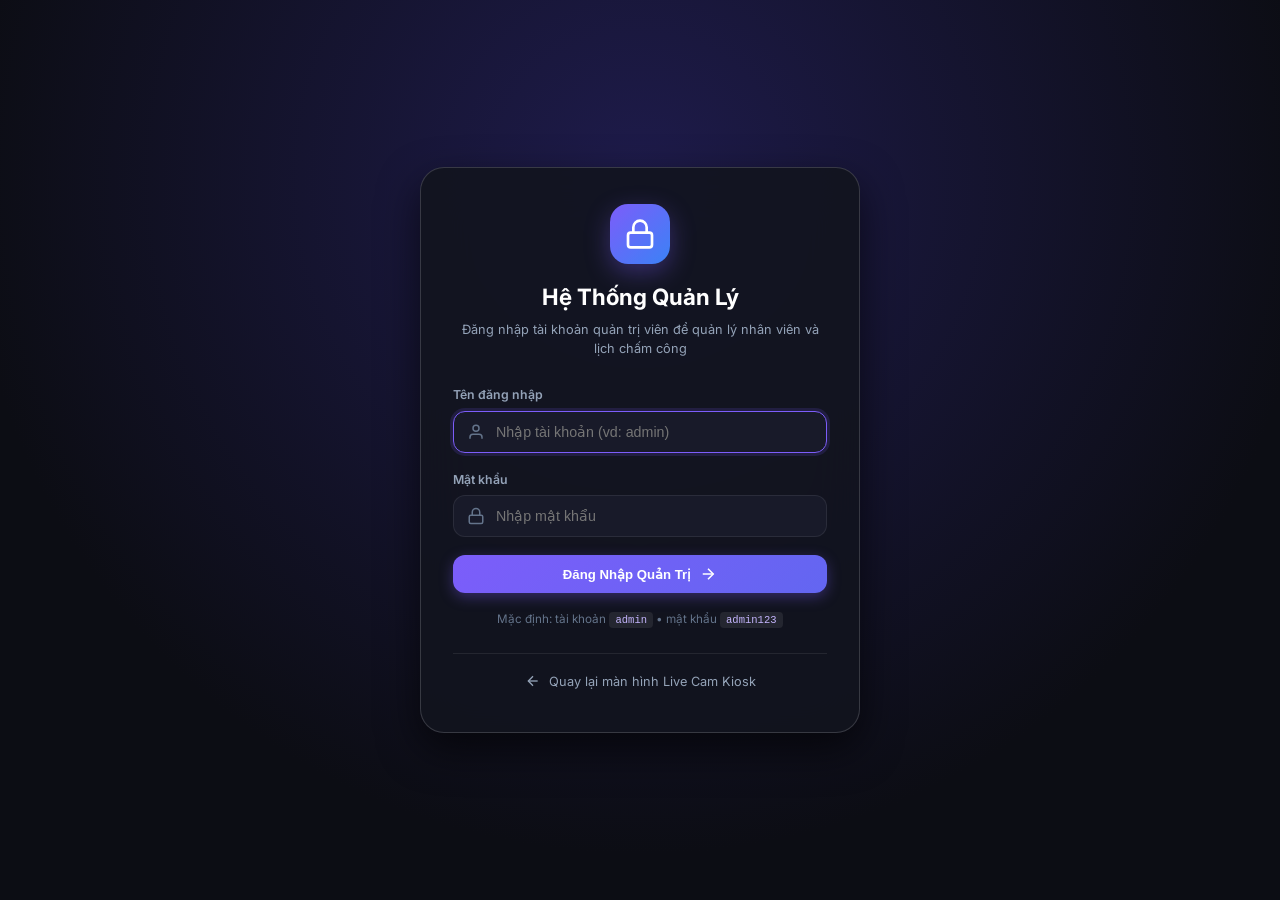
==== templates/admin_login.html @ 2e9cca48 "feat: initial commit - face recognition attendance system" ====
<!DOCTYPE html>
<html lang="vi">
<head>
  <meta charset="UTF-8" />
  <meta name="viewport" content="width=device-width, initial-scale=1.0" />
  <title>Đăng Nhập Quản Lý — FaceID</title>
  <link rel="preconnect" href="https://fonts.googleapis.com" />
  <link rel="preconnect" href="https://fonts.gstatic.com" crossorigin />
  <link href="https://fonts.googleapis.com/css2?family=Inter:wght@300;400;500;600;700;800&display=swap" rel="stylesheet" />
  <link rel="stylesheet" href="/static/css/style.css" />
</head>
<body class="login-body">

  <div class="login-wrapper">
    
    <div class="login-card">
      <div class="login-brand">
        <div class="login-icon">
          <svg width="32" height="32" viewBox="0 0 24 24" fill="none" stroke="currentColor" stroke-width="2">
            <rect x="3" y="11" width="18" height="11" rx="2" ry="2"/>
            <path d="M7 11V7a5 5 0 0 1 10 0v4"/>
          </svg>
        </div>
        <h2>Hệ Thống Quản Lý</h2>
        <p>Đăng nhập tài khoản quản trị viên để quản lý nhân viên và lịch chấm công</p>
      </div>

      <form id="admin-login-form" class="login-form">
        <div class="form-group">
          <label for="username">Tên đăng nhập</label>
          <div class="input-wrap">
            <svg width="18" height="18" viewBox="0 0 24 24" fill="none" stroke="currentColor" stroke-width="2">
              <path d="M20 21v-2a4 4 0 0 0-4-4H8a4 4 0 0 0-4 4v2"/><circle cx="12" cy="7" r="4"/>
            </svg>
            <input type="text" id="username" name="username" placeholder="Nhập tài khoản (vd: admin)" required autofocus />
          </div>
        </div>

        <div class="form-group">
          <label for="password">Mật khẩu</label>
          <div class="input-wrap">
            <svg width="18" height="18" viewBox="0 0 24 24" fill="none" stroke="currentColor" stroke-width="2">
              <rect x="3" y="11" width="18" height="11" rx="2" ry="2"/><path d="M7 11V7a5 5 0 0 1 10 0v4"/>
            </svg>
            <input type="password" id="password" name="password" placeholder="Nhập mật khẩu" required />
          </div>
        </div>

        <div id="login-error" class="login-alert hidden"></div>

        <button type="submit" class="btn-primary btn-block" id="btn-submit-login">
          <span>Đăng Nhập Quản Trị</span>
          <svg width="18" height="18" viewBox="0 0 24 24" fill="none" stroke="currentColor" stroke-width="2">
            <line x1="5" y1="12" x2="19" y2="12"/><polyline points="12 5 19 12 12 19"/>
          </svg>
        </button>

        <div class="login-meta-tip">
          <p>Mặc định: tài khoản <code>admin</code> • mật khẩu <code>admin123</code></p>
        </div>
      </form>

      <div class="login-footer">
        <a href="/" class="btn-back-kiosk">
          <svg width="16" height="16" viewBox="0 0 24 24" fill="none" stroke="currentColor" stroke-width="2">
            <line x1="19" y1="12" x2="5" y2="12"/><polyline points="12 19 5 12 12 5"/>
          </svg>
          Quay lại màn hình Live Cam Kiosk
        </a>
      </div>
    </div>

  </div>

  <script>
    const form = document.getElementById('admin-login-form');
    const alertBox = document.getElementById('login-error');
    const btn = document.getElementById('btn-submit-login');

    form.addEventListener('submit', async (e) => {
      e.preventDefault();
      alertBox.classList.add('hidden');
      btn.disabled = true;
      btn.innerHTML = '<span>Đang xác thực...</span>';

      const username = document.getElementById('username').value.trim();
      const password = document.getElementById('password').value;

      try {
        const res = await fetch('/api/admin/login', {
          method: 'POST',
          headers: { 'Content-Type': 'application/json' },
          body: JSON.stringify({ username, password })
        });
        const data = await res.json();

        if (res.ok) {
          window.location.href = data.redirect || '/admin';
        } else {
          alertBox.textContent = data.error || 'Đăng nhập không thành công.';
          alertBox.classList.remove('hidden');
          btn.disabled = false;
          btn.innerHTML = '<span>Đăng Nhập Quản Trị</span><svg width="18" height="18" viewBox="0 0 24 24" fill="none" stroke="currentColor" stroke-width="2"><line x1="5" y1="12" x2="19" y2="12"/><polyline points="12 5 19 12 12 19"/></svg>';
        }
      } catch (err) {
        alertBox.textContent = 'Lỗi kết nối tới máy chủ.';
        alertBox.classList.remove('hidden');
        btn.disabled = false;
        btn.innerHTML = '<span>Đăng Nhập Quản Trị</span>';
      }
    });
  </script>
</body>
</html>
---- static/css/style.css ----
/* ══════════════════════════════════════════════════════════════════
   FaceID Attendance System — Core Design System & Styling
   ══════════════════════════════════════════════════════════════════ */

*, *::before, *::after {
  box-sizing: border-box;
  margin: 0;
  padding: 0;
}

:root {
  --bg-base:        #0c0d14;
  --bg-surface:     #12141f;
  --bg-elevated:    #181a29;
  --bg-card:        #1d2033;
  --bg-card-hover:  #24283f;
  
  --border:         rgba(255, 255, 255, 0.08);
  --border-strong:  rgba(255, 255, 255, 0.16);
  --border-focus:   rgba(124, 93, 250, 0.6);

  --accent:         #7c5dfa;
  --accent-light:   #9b82fc;
  --accent-dim:     rgba(124, 93, 250, 0.15);
  --accent-glow:    rgba(124, 93, 250, 0.35);

  --success:        #10b981;
  --success-light:  #34d399;
  --success-dim:    rgba(16, 185, 129, 0.16);
  --danger:         #ef4444;
  --danger-dim:     rgba(239, 68, 68, 0.16);
  --warning:        #f59e0b;
  --warning-dim:    rgba(245, 158, 11, 0.16);
  --info:           #3b82f6;
  --info-dim:       rgba(59, 130, 246, 0.16);

  --text-primary:   #f8fafc;
  --text-secondary: #94a3b8;
  --text-muted:     #64748b;

  --radius-xs: 4px;
  --radius-sm: 8px;
  --radius-md: 12px;
  --radius-lg: 18px;
  --radius-xl: 24px;

  --font: 'Inter', -apple-system, BlinkMacSystemFont, 'Segoe UI', Roboto, sans-serif;
  --shadow-sm: 0 2px 8px rgba(0, 0, 0, 0.3);
  --shadow-md: 0 8px 24px rgba(0, 0, 0, 0.45);
  --shadow-lg: 0 16px 40px rgba(0, 0, 0, 0.6);
  --transition: all 0.2s cubic-bezier(0.4, 0, 0.2, 1);
}

html {
  scroll-behavior: smooth;
  font-size: 15px;
}

body {
  font-family: var(--font);
  background-color: var(--bg-base);
  color: var(--text-primary);
  min-height: 100vh;
  line-height: 1.5;
  -webkit-font-smoothing: antialiased;
}

/* ── Typography & Links ──────────────────────────────────────────── */
a {
  color: var(--accent-light);
  text-decoration: none;
  transition: var(--transition);
}
a:hover {
  color: #fff;
}

code {
  font-family: 'Consolas', 'Courier New', monospace;
  background: rgba(255, 255, 255, 0.08);
  padding: 2px 6px;
  border-radius: var(--radius-xs);
  font-size: 0.9em;
  color: #c4b5fd;
}

/* ── Top Header ─────────────────────────────────────────────────── */
.header {
  position: sticky;
  top: 0;
  z-index: 100;
  background: rgba(12, 13, 20, 0.85);
  backdrop-filter: blur(20px);
  border-bottom: 1px solid var(--border);
}

.header-inner {
  max-width: 1400px;
  margin: 0 auto;
  padding: 0 24px;
  height: 68px;
  display: flex;
  align-items: center;
  justify-content: space-between;
  gap: 16px;
}

.logo {
  display: flex;
  align-items: center;
  gap: 12px;
}

.logo-icon {
  width: 42px;
  height: 42px;
  border-radius: var(--radius-md);
  background: linear-gradient(135deg, var(--accent) 0%, #4f46e5 100%);
  display: flex;
  align-items: center;
  justify-content: center;
  color: #fff;
  box-shadow: 0 4px 14px var(--accent-glow);
}

.admin-badge-icon {
  background: linear-gradient(135deg, #4f46e5 0%, #06b6d4 100%);
}

.logo-title {
  display: block;
  font-weight: 700;
  font-size: 1.15rem;
  letter-spacing: -0.3px;
  color: #fff;
}

.logo-subtitle {
  display: block;
  font-size: 0.75rem;
  color: var(--text-muted);
  text-transform: uppercase;
  letter-spacing: 0.5px;
}

/* Clock */
.live-clock {
  display: flex;
  flex-direction: column;
  align-items: center;
  background: var(--bg-surface);
  border: 1px solid var(--border);
  padding: 4px 16px;
  border-radius: var(--radius-md);
}

#clock-time {
  font-size: 1.25rem;
  font-weight: 700;
  letter-spacing: 1px;
  color: #fff;
  font-variant-numeric: tabular-nums;
}

#clock-date {
  font-size: 0.72rem;
  color: var(--text-secondary);
}

.header-actions {
  display: flex;
  align-items: center;
  gap: 14px;
}

.status-pill {
  display: flex;
  align-items: center;
  gap: 8px;
  padding: 6px 14px;
  background: var(--bg-surface);
  border: 1px solid var(--border);
  border-radius: 999px;
  font-size: 0.8rem;
  color: var(--text-secondary);
}

.pulse-dot {
  width: 8px;
  height: 8px;
  border-radius: 50%;
  background: var(--success);
  box-shadow: 0 0 8px var(--success);
  animation: pulse 2s infinite;
}

@keyframes pulse {
  0% { transform: scale(0.95); box-shadow: 0 0 0 0 rgba(16, 185, 129, 0.7); }
  70% { transform: scale(1); box-shadow: 0 0 0 8px rgba(16, 185, 129, 0); }
  100% { transform: scale(0.95); box-shadow: 0 0 0 0 rgba(16, 185, 129, 0); }
}

.btn-admin-nav {
  display: flex;
  align-items: center;
  gap: 8px;
  padding: 8px 16px;
  background: var(--accent-dim);
  border: 1px solid rgba(124, 93, 250, 0.3);
  color: var(--accent-light);
  border-radius: var(--radius-md);
  font-weight: 600;
  font-size: 0.88rem;
  transition: var(--transition);
}
.btn-admin-nav:hover {
  background: var(--accent);
  color: #fff;
  box-shadow: 0 0 16px var(--accent-glow);
}

/* ══════════════════════════════════════════════════════════════════
   KIOSK PAGE LAYOUT
   ══════════════════════════════════════════════════════════════════ */
.kiosk-container {
  max-width: 1400px;
  margin: 0 auto;
  padding: 24px;
  display: grid;
  grid-template-columns: 1fr 420px;
  gap: 24px;
  align-items: start;
}

@media (max-width: 1024px) {
  .kiosk-container {
    grid-template-columns: 1fr;
  }
}

/* ── Camera Card ─────────────────────────────────────────────────── */
.camera-card {
  background: var(--bg-surface);
  border: 1px solid var(--border);
  border-radius: var(--radius-xl);
  overflow: hidden;
  box-shadow: var(--shadow-lg);
  display: flex;
  flex-direction: column;
}

.camera-card-header {
  padding: 16px 20px;
  display: flex;
  align-items: center;
  justify-content: space-between;
  border-bottom: 1px solid var(--border);
  background: var(--bg-elevated);
}

.cam-status-indicator {
  display: flex;
  align-items: center;
  gap: 10px;
  font-size: 0.88rem;
  font-weight: 500;
}

.cam-dot {
  width: 10px;
  height: 10px;
  border-radius: 50%;
  background: var(--text-muted);
}
.cam-dot.live {
  background: var(--success);
  box-shadow: 0 0 10px var(--success);
}
.cam-dot.warn {
  background: var(--warning);
}

.cam-controls {
  display: flex;
  gap: 8px;
}

/* Video Viewport */
.video-viewport {
  position: relative;
  width: 100%;
  aspect-ratio: 4 / 3;
  max-height: 600px;
  background: #000;
  display: flex;
  align-items: center;
  justify-content: center;
  overflow: hidden;
}

#kiosk-video {
  width: 100%;
  height: 100%;
  object-fit: cover;
  transform: scaleX(-1); /* Gương tự nhiên */
}

/* Futuristic Face Scanner HUD */
.face-scanner-hud {
  position: absolute;
  top: 50%;
  left: 50%;
  transform: translate(-50%, -50%);
  width: 270px;
  height: 330px;
  pointer-events: none;
  border: 1px dashed rgba(124, 93, 250, 0.4);
  border-radius: 20px;
}

.hud-corner {
  position: absolute;
  width: 24px;
  height: 24px;
  border-color: var(--accent-light);
  border-style: solid;
}
.hud-corner.top-left { top: -2px; left: -2px; border-width: 3px 0 0 3px; border-top-left-radius: 12px; }
.hud-corner.top-right { top: -2px; right: -2px; border-width: 3px 3px 0 0; border-top-right-radius: 12px; }
.hud-corner.bottom-left { bottom: -2px; left: -2px; border-width: 0 0 3px 3px; border-bottom-left-radius: 12px; }
.hud-corner.bottom-right { bottom: -2px; right: -2px; border-width: 0 3px 3px 0; border-bottom-right-radius: 12px; }

.hud-scanline {
  position: absolute;
  top: 0;
  left: 0;
  right: 0;
  height: 2px;
  background: linear-gradient(90deg, transparent, var(--accent-light), transparent);
  box-shadow: 0 0 8px var(--accent);
  animation: scanHUD 2.5s ease-in-out infinite alternate;
}

@keyframes scanHUD {
  0% { top: 4%; opacity: 0.3; }
  50% { opacity: 1; }
  100% { top: 96%; opacity: 0.3; }
}

.hud-guide-text {
  position: absolute;
  bottom: -32px;
  left: 50%;
  transform: translateX(-50%);
  white-space: nowrap;
  font-size: 0.78rem;
  color: rgba(255, 255, 255, 0.75);
  background: rgba(0, 0, 0, 0.6);
  padding: 4px 12px;
  border-radius: 999px;
  border: 1px solid var(--border);
}

/* Match Popup Overlay (>60% notification) */
.match-popup {
  position: absolute;
  bottom: 24px;
  left: 24px;
  right: 24px;
  background: rgba(18, 20, 31, 0.94);
  backdrop-filter: blur(16px);
  border: 1px solid var(--success);
  box-shadow: 0 10px 30px rgba(0, 0, 0, 0.7), 0 0 25px rgba(16, 185, 129, 0.25);
  border-radius: var(--radius-lg);
  padding: 18px 24px;
  animation: slideUp 0.3s cubic-bezier(0.16, 1, 0.3, 1);
  z-index: 10;
}

@keyframes slideUp {
  from { transform: translateY(30px); opacity: 0; }
  to { transform: translateY(0); opacity: 1; }
}

.popup-badge {
  display: inline-flex;
  align-items: center;
  gap: 6px;
  padding: 3px 10px;
  border-radius: 999px;
  font-size: 0.75rem;
  font-weight: 700;
  letter-spacing: 0.5px;
  margin-bottom: 12px;
}
.popup-badge.success {
  background: var(--success-dim);
  color: var(--success-light);
  border: 1px solid rgba(16, 185, 129, 0.3);
}

.popup-body {
  display: flex;
  align-items: center;
  gap: 18px;
}

.popup-avatar {
  width: 64px;
  height: 64px;
  border-radius: var(--radius-md);
  background: linear-gradient(135deg, var(--accent) 0%, #4338ca 100%);
  display: flex;
  align-items: center;
  justify-content: center;
  font-size: 1.4rem;
  font-weight: 700;
  color: #fff;
  border: 2px solid var(--success);
  flex-shrink: 0;
  overflow: hidden;
}
.popup-avatar img {
  width: 100%;
  height: 100%;
  object-fit: cover;
}

.popup-details {
  flex: 1;
}

.popup-name {
  font-size: 1.45rem;
  font-weight: 700;
  color: #fff;
  line-height: 1.2;
  margin-bottom: 4px;
}

.popup-code-row {
  display: flex;
  align-items: center;
  gap: 8px;
  margin-bottom: 4px;
}
.popup-code-row .label {
  font-size: 0.75rem;
  color: var(--text-muted);
  font-weight: 600;
}

.code-badge {
  display: inline-block;
  background: rgba(124, 93, 250, 0.2);
  color: #c4b5fd;
  border: 1px solid rgba(124, 93, 250, 0.4);
  padding: 2px 8px;
  border-radius: var(--radius-xs);
  font-size: 0.85rem;
  font-weight: 700;
  letter-spacing: 0.5px;
}

.popup-meta {
  font-size: 0.8rem;
  color: var(--text-secondary);
}

/* Similarity Bar in Popup */
.popup-sim-wrap {
  margin-top: 12px;
}

.sim-labels {
  display: flex;
  justify-content: space-between;
  font-size: 0.75rem;
  color: var(--text-secondary);
  margin-bottom: 4px;
}
.sim-val {
  font-weight: 700;
  color: var(--success-light);
}

.sim-progress {
  height: 6px;
  background: rgba(255, 255, 255, 0.1);
  border-radius: 999px;
  overflow: hidden;
}

.sim-bar {
  height: 100%;
  background: linear-gradient(90deg, #10b981 0%, #34d399 100%);
  border-radius: 999px;
  transition: width 0.3s ease;
}

.popup-footer {
  margin-top: 8px;
  font-size: 0.78rem;
  color: var(--success-light);
}

/* Mismatch badge */
.mismatch-badge {
  position: absolute;
  top: 20px;
  left: 50%;
  transform: translateX(-50%);
  background: rgba(239, 68, 68, 0.85);
  backdrop-filter: blur(8px);
  color: #fff;
  padding: 6px 16px;
  border-radius: 999px;
  font-size: 0.8rem;
  font-weight: 600;
  border: 1px solid rgba(255, 255, 255, 0.2);
  box-shadow: 0 4px 14px rgba(239, 68, 68, 0.4);
  animation: fadeIn 0.2s;
}

/* Spoof warning badge (Anti-Spoofing alert) */
.spoof-warning-badge {
  position: absolute;
  top: 20px;
  left: 50%;
  transform: translateX(-50%);
  background: rgba(220, 38, 38, 0.95);
  backdrop-filter: blur(12px);
  color: #fff;
  padding: 10px 22px;
  border-radius: 999px;
  font-size: 0.88rem;
  font-weight: 700;
  border: 1px solid rgba(255, 255, 255, 0.3);
  box-shadow: 0 8px 24px rgba(220, 38, 38, 0.6);
  display: flex;
  align-items: center;
  gap: 10px;
  z-index: 20;
  animation: pulseDanger 1.2s infinite;
}

@keyframes pulseDanger {
  0% { transform: translateX(-50%) scale(0.98); }
  50% { transform: translateX(-50%) scale(1.02); }
  100% { transform: translateX(-50%) scale(0.98); }
}

@keyframes fadeIn {
  from { opacity: 0; }
  to { opacity: 1; }
}


.camera-card-footer {
  padding: 14px 20px;
  background: var(--bg-elevated);
  border-top: 1px solid var(--border);
}

.footer-tip {
  display: flex;
  align-items: center;
  gap: 8px;
  font-size: 0.8rem;
  color: var(--text-secondary);
}

/* ── Feed Column ─────────────────────────────────────────────────── */
.feed-column {
  display: flex;
  flex-direction: column;
  gap: 20px;
}

.card {
  background: var(--bg-surface);
  border: 1px solid var(--border);
  border-radius: var(--radius-lg);
  padding: 20px;
  box-shadow: var(--shadow-sm);
}

.card-header {
  display: flex;
  align-items: center;
  justify-content: space-between;
  margin-bottom: 16px;
}

.card-header h3 {
  font-size: 1rem;
  font-weight: 600;
  display: flex;
  align-items: center;
  gap: 8px;
  color: #fff;
}

/* Latest User Card */
.latest-user-card {
  border-left: 4px solid var(--accent);
}

.latest-placeholder {
  text-align: center;
  padding: 24px 12px;
  color: var(--text-muted);
}
.ph-circle {
  width: 56px;
  height: 56px;
  border-radius: 50%;
  background: var(--bg-elevated);
  display: flex;
  align-items: center;
  justify-content: center;
  margin: 0 auto 12px;
  color: var(--text-muted);
}

.latest-head {
  display: flex;
  align-items: center;
  gap: 16px;
  margin-bottom: 16px;
}

.latest-avatar {
  width: 56px;
  height: 56px;
  border-radius: var(--radius-md);
  background: var(--accent);
  display: flex;
  align-items: center;
  justify-content: center;
  font-size: 1.25rem;
  font-weight: 700;
  color: #fff;
  flex-shrink: 0;
  overflow: hidden;
}
.latest-avatar img {
  width: 100%;
  height: 100%;
  object-fit: cover;
}

.latest-name {
  font-size: 1.15rem;
  font-weight: 700;
  color: #fff;
}
.latest-code {
  font-size: 0.85rem;
  color: #c4b5fd;
  font-weight: 600;
}
.latest-role {
  font-size: 0.78rem;
  color: var(--text-secondary);
}

.metric-grid {
  display: grid;
  grid-template-columns: repeat(3, 1fr);
  gap: 10px;
  background: var(--bg-elevated);
  padding: 12px;
  border-radius: var(--radius-md);
  border: 1px solid var(--border);
}

.metric-box {
  display: flex;
  flex-direction: column;
}
.m-label {
  font-size: 0.7rem;
  color: var(--text-muted);
  text-transform: uppercase;
}
.m-val {
  font-size: 0.95rem;
  font-weight: 700;
  color: #fff;
}
.m-val.highlight {
  color: var(--success-light);
}
.text-success {
  color: var(--success-light) !important;
}

/* Recent Feed List */
.feed-card {
  flex: 1;
}

.feed-list {
  display: flex;
  flex-direction: column;
  gap: 10px;
  max-height: 480px;
  overflow-y: auto;
  padding-right: 4px;
}

.feed-item {
  display: flex;
  align-items: center;
  gap: 12px;
  padding: 10px 12px;
  background: var(--bg-elevated);
  border: 1px solid var(--border);
  border-radius: var(--radius-md);
  transition: var(--transition);
}
.feed-item:hover {
  background: var(--bg-card-hover);
  border-color: var(--border-strong);
}

.feed-avatar {
  width: 38px;
  height: 38px;
  border-radius: var(--radius-sm);
  background: #334155;
  display: flex;
  align-items: center;
  justify-content: center;
  font-weight: 700;
  font-size: 0.9rem;
  color: #fff;
  flex-shrink: 0;
  overflow: hidden;
}
.feed-avatar img {
  width: 100%;
  height: 100%;
  object-fit: cover;
}

.feed-info {
  flex: 1;
  min-width: 0;
}
.feed-name {
  font-size: 0.88rem;
  font-weight: 600;
  color: #fff;
  white-space: nowrap;
  overflow: hidden;
  text-overflow: ellipsis;
}
.feed-meta {
  font-size: 0.75rem;
  color: var(--text-secondary);
}

.feed-time-col {
  text-align: right;
  flex-shrink: 0;
}
.feed-time {
  font-size: 0.85rem;
  font-weight: 600;
  color: #fff;
  font-variant-numeric: tabular-nums;
}
.feed-sim {
  font-size: 0.72rem;
  color: var(--success-light);
}

.feed-empty {
  text-align: center;
  padding: 30px;
  color: var(--text-muted);
  font-size: 0.88rem;
}

/* ══════════════════════════════════════════════════════════════════
   ADMIN LOGIN PAGE
   ══════════════════════════════════════════════════════════════════ */
.login-body {
  background: radial-gradient(circle at 50% 20%, #1e1b4b 0%, #0c0d14 70%);
  display: flex;
  align-items: center;
  justify-content: center;
  min-height: 100vh;
  padding: 24px;
}

.login-wrapper {
  width: 100%;
  max-width: 440px;
}

.login-card {
  background: rgba(18, 20, 31, 0.9);
  backdrop-filter: blur(24px);
  border: 1px solid var(--border-strong);
  border-radius: var(--radius-xl);
  padding: 36px 32px;
  box-shadow: var(--shadow-lg);
}

.login-brand {
  text-align: center;
  margin-bottom: 28px;
}

.login-icon {
  width: 60px;
  height: 60px;
  border-radius: var(--radius-lg);
  background: linear-gradient(135deg, var(--accent) 0%, #3b82f6 100%);
  display: flex;
  align-items: center;
  justify-content: center;
  color: #fff;
  margin: 0 auto 16px;
  box-shadow: 0 8px 24px var(--accent-glow);
}

.login-brand h2 {
  font-size: 1.5rem;
  font-weight: 700;
  color: #fff;
  margin-bottom: 6px;
}

.login-brand p {
  font-size: 0.85rem;
  color: var(--text-secondary);
}

.login-form .form-group {
  margin-bottom: 18px;
}

.login-form label {
  display: block;
  font-size: 0.82rem;
  font-weight: 600;
  margin-bottom: 6px;
  color: var(--text-secondary);
}

.input-wrap {
  position: relative;
  display: flex;
  align-items: center;
}

.input-wrap svg {
  position: absolute;
  left: 14px;
  color: var(--text-muted);
  pointer-events: none;
}

.input-wrap input {
  width: 100%;
  background: var(--bg-elevated);
  border: 1px solid var(--border);
  border-radius: var(--radius-md);
  padding: 12px 14px 12px 42px;
  color: #fff;
  font-size: 0.95rem;
  transition: var(--transition);
}
.input-wrap input:focus {
  outline: none;
  border-color: var(--accent);
  box-shadow: 0 0 0 3px var(--accent-dim);
}

.login-alert {
  background: var(--danger-dim);
  border: 1px solid rgba(239, 68, 68, 0.4);
  color: #fca5a5;
  padding: 10px 14px;
  border-radius: var(--radius-md);
  font-size: 0.85rem;
  margin-bottom: 16px;
}

.login-meta-tip {
  margin-top: 18px;
  text-align: center;
  font-size: 0.78rem;
  color: var(--text-muted);
}

.login-footer {
  margin-top: 24px;
  text-align: center;
  border-top: 1px solid var(--border);
  padding-top: 18px;
}

.btn-back-kiosk {
  display: inline-flex;
  align-items: center;
  gap: 8px;
  font-size: 0.85rem;
  color: var(--text-secondary);
}
.btn-back-kiosk:hover {
  color: #fff;
}

/* ══════════════════════════════════════════════════════════════════
   ADMIN DASHBOARD
   ══════════════════════════════════════════════════════════════════ */
.admin-body {
  background: var(--bg-base);
}

.admin-header .admin-user-nav {
  display: flex;
  align-items: center;
  gap: 12px;
}

.admin-user-tag {
  display: flex;
  align-items: center;
  gap: 6px;
  font-size: 0.85rem;
  color: var(--text-secondary);
  background: var(--bg-surface);
  border: 1px solid var(--border);
  padding: 6px 12px;
  border-radius: var(--radius-md);
}

.btn-logout {
  display: flex;
  align-items: center;
  gap: 6px;
  padding: 6px 12px;
  background: var(--danger-dim);
  color: #f87171;
  border: 1px solid rgba(239, 68, 68, 0.3);
  border-radius: var(--radius-md);
  font-size: 0.85rem;
  font-weight: 600;
  transition: var(--transition);
}
.btn-logout:hover {
  background: var(--danger);
  color: #fff;
}

.admin-container {
  max-width: 1400px;
  margin: 0 auto;
  padding: 24px;
}

/* Admin Tab Buttons */
.admin-tabs {
  display: flex;
  gap: 8px;
  border-bottom: 1px solid var(--border);
  margin-bottom: 24px;
  overflow-x: auto;
}

.tab-btn {
  display: flex;
  align-items: center;
  gap: 8px;
  padding: 12px 20px;
  background: transparent;
  border: none;
  border-bottom: 2px solid transparent;
  color: var(--text-secondary);
  font-size: 0.95rem;
  font-weight: 600;
  cursor: pointer;
  transition: var(--transition);
  white-space: nowrap;
}
.tab-btn:hover {
  color: #fff;
}
.tab-btn.active {
  color: var(--accent-light);
  border-bottom-color: var(--accent);
}

.tab-pane {
  display: none;
}
.tab-pane.active {
  display: block;
}

/* Toolbar */
.section-toolbar {
  display: flex;
  align-items: center;
  justify-content: space-between;
  gap: 16px;
  margin-bottom: 20px;
  flex-wrap: wrap;
}

.search-box {
  position: relative;
  display: flex;
  align-items: center;
  min-width: 320px;
}
.search-box svg {
  position: absolute;
  left: 12px;
  color: var(--text-muted);
}
.search-box input {
  width: 100%;
  background: var(--bg-surface);
  border: 1px solid var(--border);
  border-radius: var(--radius-md);
  padding: 10px 14px 10px 38px;
  color: #fff;
  font-size: 0.88rem;
}
.search-box input:focus {
  outline: none;
  border-color: var(--accent);
}

/* Tables */
.data-table-card {
  padding: 0;
  overflow: hidden;
}

.table-responsive {
  width: 100%;
  overflow-x: auto;
}

.data-table {
  width: 100%;
  border-collapse: collapse;
  text-align: left;
  font-size: 0.88rem;
}

.data-table th {
  background: var(--bg-elevated);
  color: var(--text-secondary);
  font-weight: 600;
  font-size: 0.78rem;
  text-transform: uppercase;
  letter-spacing: 0.5px;
  padding: 14px 16px;
  border-bottom: 1px solid var(--border);
  white-space: nowrap;
}

.data-table td {
  padding: 12px 16px;
  border-bottom: 1px solid var(--border);
  color: var(--text-primary);
  vertical-align: middle;
}

.data-table tr:hover td {
  background: rgba(255, 255, 255, 0.02);
}

.td-empty {
  text-align: center;
  padding: 40px !important;
  color: var(--text-muted);
}

/* Badges & Tags */
.table-avatar {
  width: 40px;
  height: 40px;
  border-radius: var(--radius-sm);
  background: var(--bg-card);
  display: flex;
  align-items: center;
  justify-content: center;
  font-weight: 700;
  color: #fff;
  overflow: hidden;
}
.table-avatar img {
  width: 100%;
  height: 100%;
  object-fit: cover;
}

.tag-status {
  display: inline-block;
  padding: 3px 8px;
  border-radius: var(--radius-xs);
  font-size: 0.75rem;
  font-weight: 600;
}
.tag-status.valid {
  background: var(--success-dim);
  color: var(--success-light);
  border: 1px solid rgba(16, 185, 129, 0.3);
}
.tag-status.warning {
  background: var(--warning-dim);
  color: var(--warning);
  border: 1px solid rgba(245, 158, 11, 0.3);
}
.tag-status.danger {
  background: var(--danger-dim);
  color: #f87171;
  border: 1px solid rgba(239, 68, 68, 0.3);
}

.action-buttons {
  display: flex;
  gap: 6px;
  justify-content: center;
}

/* ── Filter Card (Attendance) ────────────────────────────────────── */
.attendance-filter-card {
  margin-bottom: 20px;
}

.filter-header {
  display: flex;
  align-items: center;
  justify-content: space-between;
  margin-bottom: 18px;
  flex-wrap: wrap;
  gap: 12px;
}

.print-actions {
  display: flex;
  gap: 10px;
}

.btn-action-print {
  display: flex;
  align-items: center;
  gap: 6px;
  padding: 8px 14px;
  background: var(--bg-elevated);
  border: 1px solid var(--border-strong);
  color: #fff;
  border-radius: var(--radius-md);
  font-weight: 600;
  font-size: 0.85rem;
  cursor: pointer;
  transition: var(--transition);
}
.btn-action-print:hover {
  background: #fff;
  color: #000;
}

.btn-action-export {
  display: flex;
  align-items: center;
  gap: 6px;
  padding: 8px 14px;
  background: rgba(16, 185, 129, 0.15);
  border: 1px solid rgba(16, 185, 129, 0.3);
  color: var(--success-light);
  border-radius: var(--radius-md);
  font-weight: 600;
  font-size: 0.85rem;
  cursor: pointer;
  transition: var(--transition);
}
.btn-action-export:hover {
  background: var(--success);
  color: #fff;
}

.btn-action-add {
  display: flex;
  align-items: center;
  gap: 6px;
  padding: 8px 14px;
  background: var(--accent-dim);
  border: 1px solid rgba(124, 93, 250, 0.4);
  color: var(--accent-light);
  border-radius: var(--radius-md);
  font-weight: 600;
  font-size: 0.85rem;
  cursor: pointer;
  transition: var(--transition);
}
.btn-action-add:hover {
  background: var(--accent);
  color: #fff;
}

.filter-controls-row {
  display: flex;
  flex-wrap: wrap;
  gap: 16px;
  align-items: flex-end;
}

.filter-group {
  display: flex;
  flex-direction: column;
  gap: 6px;
}

.filter-group label {
  font-size: 0.78rem;
  color: var(--text-secondary);
  font-weight: 600;
}

.filter-mode-buttons {
  display: flex;
  background: var(--bg-elevated);
  padding: 3px;
  border-radius: var(--radius-md);
  border: 1px solid var(--border);
}

.filter-mode-btn {
  background: transparent;
  border: none;
  padding: 6px 14px;
  color: var(--text-secondary);
  border-radius: var(--radius-sm);
  font-size: 0.82rem;
  font-weight: 600;
  cursor: pointer;
  transition: var(--transition);
}
.filter-mode-btn.active {
  background: var(--accent);
  color: #fff;
}

.form-control {
  background: var(--bg-elevated);
  border: 1px solid var(--border);
  color: #fff;
  padding: 8px 12px;
  border-radius: var(--radius-md);
  font-size: 0.88rem;
}
.form-control:focus {
  outline: none;
  border-color: var(--accent);
}

.range-inputs {
  display: flex;
  align-items: center;
  gap: 8px;
}

/* Overview Stats Grid */
.stat-grid {
  display: grid;
  grid-template-columns: repeat(auto-fit, minmax(240px, 1fr));
  gap: 20px;
}

.stat-card {
  background: var(--bg-surface);
  border: 1px solid var(--border);
  border-radius: var(--radius-lg);
  padding: 24px;
  display: flex;
  align-items: center;
  gap: 18px;
}

.stat-icon-wrap {
  width: 52px;
  height: 52px;
  border-radius: var(--radius-md);
  display: flex;
  align-items: center;
  justify-content: center;
  color: #fff;
}
.bg-purple { background: linear-gradient(135deg, #7c5dfa, #4f46e5); }
.bg-green  { background: linear-gradient(135deg, #10b981, #059669); }
.bg-blue   { background: linear-gradient(135deg, #3b82f6, #0284c7); }
.bg-amber  { background: linear-gradient(135deg, #f59e0b, #d97706); }

.stat-label {
  font-size: 0.8rem;
  color: var(--text-secondary);
  margin-bottom: 4px;
}

.stat-value {
  font-size: 1.8rem;
  font-weight: 700;
  color: #fff;
  line-height: 1;
}
.stat-value.small {
  font-size: 1rem;
}

/* ══════════════════════════════════════════════════════════════════
   MODALS
   ══════════════════════════════════════════════════════════════════ */
.modal-overlay {
  position: fixed;
  inset: 0;
  background: rgba(0, 0, 0, 0.75);
  backdrop-filter: blur(8px);
  display: flex;
  align-items: center;
  justify-content: center;
  z-index: 999;
  padding: 20px;
}

.modal-card {
  background: var(--bg-surface);
  border: 1px solid var(--border-strong);
  border-radius: var(--radius-xl);
  width: 100%;
  max-width: 600px;
  max-height: 90vh;
  overflow-y: auto;
  box-shadow: var(--shadow-lg);
  animation: modalIn 0.25s cubic-bezier(0.16, 1, 0.3, 1);
}

.modal-card.modal-sm {
  max-width: 480px;
}

@keyframes modalIn {
  from { transform: scale(0.95); opacity: 0; }
  to { transform: scale(1); opacity: 1; }
}

.modal-header {
  padding: 20px 24px;
  border-bottom: 1px solid var(--border);
  display: flex;
  align-items: center;
  justify-content: space-between;
}

.modal-header h3 {
  font-size: 1.2rem;
  font-weight: 700;
  color: #fff;
}

.modal-close {
  background: transparent;
  border: none;
  font-size: 1.5rem;
  color: var(--text-muted);
  cursor: pointer;
  line-height: 1;
}
.modal-close:hover {
  color: #fff;
}

.modal-body {
  padding: 24px;
}

.form-row {
  display: flex;
  gap: 16px;
  margin-bottom: 16px;
}

.col-half {
  flex: 1;
}

.form-group {
  margin-bottom: 16px;
}
.form-group label {
  display: block;
  font-size: 0.82rem;
  font-weight: 600;
  color: var(--text-secondary);
  margin-bottom: 6px;
}
.required {
  color: #f87171;
}

/* Face Capture Box inside Modal */
.face-capture-box {
  background: var(--bg-elevated);
  border: 1px solid var(--border);
  border-radius: var(--radius-md);
  padding: 16px;
}

.capture-tabs {
  display: flex;
  gap: 8px;
  margin-bottom: 14px;
}

.btn-cap-tab {
  background: transparent;
  border: 1px solid var(--border);
  padding: 6px 14px;
  color: var(--text-secondary);
  border-radius: var(--radius-sm);
  font-size: 0.82rem;
  cursor: pointer;
}
.btn-cap-tab.active {
  background: var(--accent);
  border-color: var(--accent);
  color: #fff;
}

.mini-drop {
  border: 2px dashed var(--border-strong);
  border-radius: var(--radius-md);
  padding: 24px;
  text-align: center;
  cursor: pointer;
  transition: var(--transition);
}
.mini-drop:hover {
  border-color: var(--accent);
  background: rgba(124, 93, 250, 0.05);
}
.mini-drop p {
  font-size: 0.85rem;
  color: var(--text-secondary);
  margin-top: 8px;
}

.modal-cam-view {
  width: 100%;
  aspect-ratio: 4 / 3;
  background: #000;
  border-radius: var(--radius-md);
  overflow: hidden;
  margin-bottom: 10px;
}
#modal-cam-video {
  width: 100%;
  height: 100%;
  object-fit: cover;
  transform: scaleX(-1);
}

.modal-cam-actions {
  display: flex;
  justify-content: center;
  gap: 10px;
}

.photo-preview-wrap {
  margin-top: 12px;
  display: flex;
  align-items: center;
  gap: 12px;
  padding: 8px 12px;
  background: var(--bg-card);
  border-radius: var(--radius-md);
  border: 1px solid var(--border);
}
.photo-preview-wrap img {
  width: 50px;
  height: 50px;
  border-radius: var(--radius-sm);
  object-fit: cover;
}
.preview-name {
  font-size: 0.82rem;
  color: #fff;
  font-weight: 500;
  display: block;
}

.modal-footer {
  display: flex;
  justify-content: flex-end;
  gap: 12px;
  margin-top: 24px;
  padding-top: 16px;
  border-top: 1px solid var(--border);
}

/* ── Generic Buttons ─────────────────────────────────────────────── */
.btn-primary {
  background: linear-gradient(135deg, var(--accent) 0%, #6366f1 100%);
  color: #fff;
  border: none;
  padding: 10px 20px;
  border-radius: var(--radius-md);
  font-weight: 600;
  font-size: 0.88rem;
  cursor: pointer;
  display: inline-flex;
  align-items: center;
  justify-content: center;
  gap: 8px;
  box-shadow: 0 4px 14px var(--accent-glow);
  transition: var(--transition);
}
.btn-primary:hover {
  filter: brightness(1.1);
  transform: translateY(-1px);
}
.btn-primary:disabled {
  opacity: 0.6;
  cursor: not-allowed;
  transform: none;
}

.btn-primary-sm {
  background: var(--accent);
  color: #fff;
  border: none;
  padding: 6px 14px;
  border-radius: var(--radius-sm);
  font-size: 0.82rem;
  font-weight: 600;
  cursor: pointer;
}

.btn-ghost {
  background: transparent;
  border: 1px solid var(--border);
  color: var(--text-secondary);
  padding: 10px 18px;
  border-radius: var(--radius-md);
  font-weight: 600;
  font-size: 0.88rem;
  cursor: pointer;
  transition: var(--transition);
}
.btn-ghost:hover {
  border-color: var(--border-strong);
  color: #fff;
}

.btn-ghost-sm {
  display: inline-flex;
  align-items: center;
  gap: 6px;
  background: transparent;
  border: 1px solid var(--border);
  color: var(--text-secondary);
  padding: 6px 12px;
  border-radius: var(--radius-md);
  font-size: 0.82rem;
  font-weight: 600;
  cursor: pointer;
}
.btn-ghost-sm:hover {
  color: #fff;
  border-color: var(--border-strong);
}

.btn-block {
  width: 100%;
}

.btn-icon {
  background: var(--bg-card);
  border: 1px solid var(--border);
  color: var(--text-secondary);
  width: 36px;
  height: 36px;
  border-radius: var(--radius-sm);
  display: flex;
  align-items: center;
  justify-content: center;
  cursor: pointer;
  transition: var(--transition);
}
.btn-icon:hover {
  background: var(--bg-card-hover);
  color: #fff;
}

.btn-text-sm {
  background: transparent;
  border: none;
  color: var(--accent-light);
  font-size: 0.78rem;
  font-weight: 600;
  cursor: pointer;
}
.btn-text-sm:hover {
  text-decoration: underline;
}

.btn-sm-edit {
  padding: 4px 10px;
  background: var(--info-dim);
  border: 1px solid rgba(59, 130, 246, 0.3);
  color: #93c5fd;
  border-radius: var(--radius-xs);
  font-size: 0.78rem;
  font-weight: 600;
  cursor: pointer;
}
.btn-sm-edit:hover {
  background: var(--info);
  color: #fff;
}

.btn-sm-delete {
  padding: 4px 10px;
  background: var(--danger-dim);
  border: 1px solid rgba(239, 68, 68, 0.3);
  color: #fca5a5;
  border-radius: var(--radius-xs);
  font-size: 0.78rem;
  font-weight: 600;
  cursor: pointer;
}
.btn-sm-delete:hover {
  background: var(--danger);
  color: #fff;
}

.btn-text-danger {
  background: transparent;
  border: none;
  color: #f87171;
  font-size: 0.78rem;
  cursor: pointer;
}

/* Toast */
.toast {
  position: fixed;
  bottom: 24px;
  right: 24px;
  padding: 12px 20px;
  background: var(--bg-card);
  border: 1px solid var(--border-strong);
  border-radius: var(--radius-md);
  box-shadow: var(--shadow-lg);
  font-size: 0.88rem;
  z-index: 1000;
  animation: slideInRight 0.3s ease;
}
@keyframes slideInRight {
  from { transform: translateX(40px); opacity: 0; }
  to { transform: translateX(0); opacity: 1; }
}
.toast.success { border-left: 4px solid var(--success); }
.toast.error   { border-left: 4px solid var(--danger); }
.toast.info    { border-left: 4px solid var(--accent); }

.hidden {
  display: none !important;
}

/* ══════════════════════════════════════════════════════════════════
   PRINT STYLING (@media print)
   Chuẩn hóa văn bản in bảng chấm công ra giấy A4 / xuất PDF
   ══════════════════════════════════════════════════════════════════ */
.print-header-block,
.print-signatures-block {
  display: none;
}

@media print {
  @page {
    size: A4 portrait;
    margin: 1.5cm;
  }

  body, html {
    background: #fff !important;
    color: #000 !important;
    font-size: 11pt !important;
    font-family: 'Times New Roman', Times, serif !important;
  }

  /* Ẩn các thành phần web */
  .admin-header,
  .admin-tabs,
  .attendance-filter-card,
  .section-toolbar,
  .stat-grid,
  .modal-overlay,
  .toast,
  .no-print,
  #tab-employees,
  #tab-overview,
  .header,
  .btn-action-print,
  .btn-action-export,
  .btn-action-add {
    display: none !important;
  }

  .admin-container,
  .tab-pane.active,
  #tab-attendance,
  .printable-report {
    display: block !important;
    width: 100% !important;
    margin: 0 !important;
    padding: 0 !important;
  }

  /* Khối tiêu đề văn bản in */
  .print-header-block {
    display: block !important;
    margin-bottom: 24px;
    border-bottom: 2px solid #000;
    padding-bottom: 12px;
  }

  .print-top-meta {
    display: flex;
    justify-content: space-between;
    font-size: 10pt;
    margin-bottom: 16px;
  }
  .print-top-meta h3 {
    font-size: 12pt;
    font-weight: bold;
    text-transform: uppercase;
  }

  .print-doc-title {
    text-align: center;
    font-size: 16pt;
    font-weight: bold;
    text-transform: uppercase;
    margin: 10px 0 6px;
  }

  .print-filter-summary {
    text-align: center;
    font-style: italic;
    font-size: 11pt;
  }

  /* Bảng in rõ nét viền đen */
  .data-table-card.print-card {
    background: transparent !important;
    border: none !important;
    box-shadow: none !important;
  }

  .data-table {
    width: 100% !important;
    border-collapse: collapse !important;
    border: 1px solid #000 !important;
  }

  .data-table th,
  .data-table td {
    border: 1px solid #000 !important;
    padding: 6px 8px !important;
    color: #000 !important;
    background: transparent !important;
    font-size: 10pt !important;
  }

  .data-table th {
    font-weight: bold !important;
    text-align: center !important;
    background: #f0f0f0 !important;
  }

  .code-badge {
    background: transparent !important;
    border: none !important;
    color: #000 !important;
    font-weight: bold !important;
    padding: 0 !important;
  }

  .tag-status {
    background: transparent !important;
    border: none !important;
    color: #000 !important;
    padding: 0 !important;
  }

  /* Khối chữ ký */
  .print-signatures-block {
    display: flex !important;
    justify-content: space-between;
    margin-top: 40px;
    page-break-inside: avoid;
  }

  .sig-col {
    text-align: center;
    width: 30%;
  }

  .sig-title {
    font-weight: bold;
    font-size: 11pt;
    margin-bottom: 4px;
  }

  .sig-sub {
    font-style: italic;
    font-size: 9pt;
    margin-bottom: 70px; /* Chừa chỗ ký tên */
  }
}
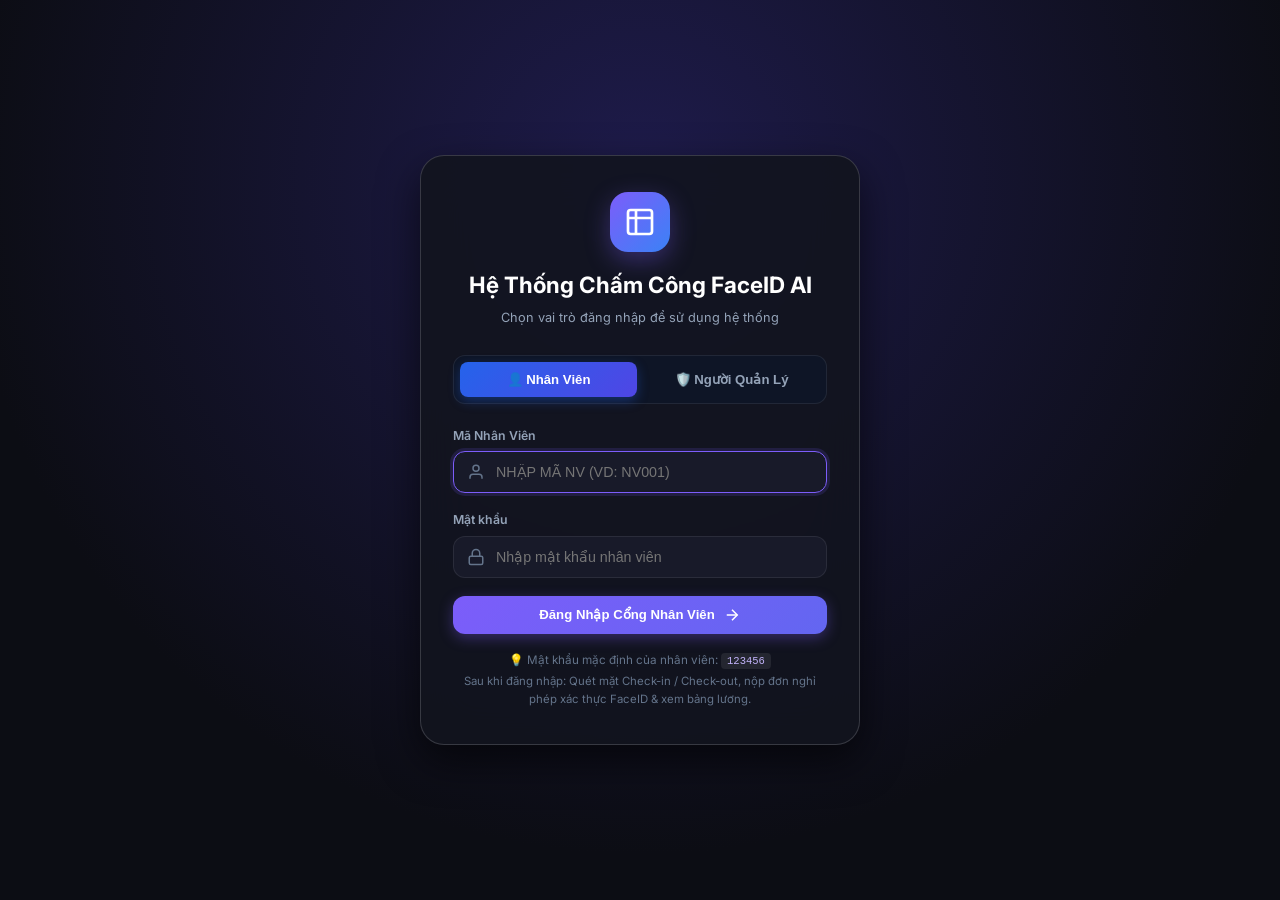
==== commit 0e2caf3c: "Update progress phase 2" ====
--- a/templates/admin_login.html
+++ b/templates/admin_login.html
@@ -3,85 +3,227 @@
 <head>
   <meta charset="UTF-8" />
   <meta name="viewport" content="width=device-width, initial-scale=1.0" />
-  <title>Đăng Nhập Quản Lý — FaceID</title>
+  <title>Đăng Nhập Hệ Thống Chấm Công & Quản Trị — FaceID AI</title>
   <link rel="preconnect" href="https://fonts.googleapis.com" />
   <link rel="preconnect" href="https://fonts.gstatic.com" crossorigin />
   <link href="https://fonts.googleapis.com/css2?family=Inter:wght@300;400;500;600;700;800&display=swap" rel="stylesheet" />
-  <link rel="stylesheet" href="/static/css/style.css" />
+  <link rel="stylesheet" href="/static/css/style.css?v=2.5" />
+  <style>
+    .role-tabs {
+      display: grid;
+      grid-template-columns: 1fr 1fr;
+      gap: 6px;
+      background: rgba(15, 23, 42, 0.7);
+      padding: 6px;
+      border-radius: 12px;
+      border: 1px solid var(--border);
+      margin-bottom: 1.5rem;
+    }
+    .role-tab-btn {
+      padding: 10px 12px;
+      border-radius: 8px;
+      border: none;
+      background: transparent;
+      color: var(--text-secondary);
+      font-weight: 700;
+      font-size: 0.88rem;
+      cursor: pointer;
+      display: flex;
+      align-items: center;
+      justify-content: center;
+      gap: 8px;
+      transition: all 0.2s ease;
+    }
+    .role-tab-btn.active {
+      background: linear-gradient(135deg, #2563eb, #4f46e5);
+      color: #fff;
+      box-shadow: 0 4px 12px rgba(37, 99, 235, 0.35);
+    }
+    .role-tab-btn:hover:not(.active) {
+      color: var(--text);
+      background: rgba(255, 255, 255, 0.05);
+    }
+  </style>
 </head>
 <body class="login-body">
 
   <div class="login-wrapper">
     
-    <div class="login-card">
+    <div class="login-card" style="max-width: 450px;">
       <div class="login-brand">
         <div class="login-icon">
           <svg width="32" height="32" viewBox="0 0 24 24" fill="none" stroke="currentColor" stroke-width="2">
-            <rect x="3" y="11" width="18" height="11" rx="2" ry="2"/>
-            <path d="M7 11V7a5 5 0 0 1 10 0v4"/>
+            <path d="M9 3H5a2 2 0 0 0-2 2v4m6-6h10a2 2 0 0 1 2 2v4M9 3v18m0 0h10a2 2 0 0 0 2-2V9M9 21H5a2 2 0 0 1-2-2V9m0 0h18"/>
           </svg>
         </div>
-        <h2>Hệ Thống Quản Lý</h2>
-        <p>Đăng nhập tài khoản quản trị viên để quản lý nhân viên và lịch chấm công</p>
+        <h2>Hệ Thống Chấm Công FaceID AI</h2>
+        <p id="login-subtitle">Chọn vai trò đăng nhập để sử dụng hệ thống</p>
       </div>
 
-      <form id="admin-login-form" class="login-form">
-        <div class="form-group">
-          <label for="username">Tên đăng nhập</label>
+      <!-- Chuyển đổi luồng Nhân Viên / Quản Lý -->
+      <div class="role-tabs">
+        <button type="button" class="role-tab-btn active" id="tab-btn-emp">
+          <span>👤 Nhân Viên</span>
+        </button>
+        <button type="button" class="role-tab-btn" id="tab-btn-admin">
+          <span>🛡️ Người Quản Lý</span>
+        </button>
+      </div>
+
+      <!-- FORM 1: NHÂN VIÊN ĐĂNG NHẬP -->
+      <form id="employee-login-form" class="login-form">
+        <div class="form-group">
+          <label for="emp-code">Mã Nhân Viên</label>
           <div class="input-wrap">
             <svg width="18" height="18" viewBox="0 0 24 24" fill="none" stroke="currentColor" stroke-width="2">
               <path d="M20 21v-2a4 4 0 0 0-4-4H8a4 4 0 0 0-4 4v2"/><circle cx="12" cy="7" r="4"/>
             </svg>
-            <input type="text" id="username" name="username" placeholder="Nhập tài khoản (vd: admin)" required autofocus />
-          </div>
-        </div>
-
-        <div class="form-group">
-          <label for="password">Mật khẩu</label>
+            <input type="text" id="emp-code" name="emp_code" placeholder="Nhập Mã NV (VD: NV001)" required autofocus style="text-transform: uppercase;" />
+          </div>
+        </div>
+
+        <div class="form-group">
+          <label for="emp-password">Mật khẩu</label>
           <div class="input-wrap">
             <svg width="18" height="18" viewBox="0 0 24 24" fill="none" stroke="currentColor" stroke-width="2">
               <rect x="3" y="11" width="18" height="11" rx="2" ry="2"/><path d="M7 11V7a5 5 0 0 1 10 0v4"/>
             </svg>
-            <input type="password" id="password" name="password" placeholder="Nhập mật khẩu" required />
-          </div>
-        </div>
-
-        <div id="login-error" class="login-alert hidden"></div>
-
-        <button type="submit" class="btn-primary btn-block" id="btn-submit-login">
-          <span>Đăng Nhập Quản Trị</span>
+            <input type="password" id="emp-password" name="password" placeholder="Nhập mật khẩu nhân viên" required />
+          </div>
+        </div>
+
+        <div id="emp-login-error" class="login-alert hidden"></div>
+
+        <button type="submit" class="btn-primary btn-block" id="btn-submit-emp-login">
+          <span>Đăng Nhập Cổng Nhân Viên</span>
           <svg width="18" height="18" viewBox="0 0 24 24" fill="none" stroke="currentColor" stroke-width="2">
             <line x1="5" y1="12" x2="19" y2="12"/><polyline points="12 5 19 12 12 19"/>
           </svg>
         </button>
 
         <div class="login-meta-tip">
-          <p>Mặc định: tài khoản <code>admin</code> • mật khẩu <code>admin123</code></p>
+          <p>💡 Mật khẩu mặc định của nhân viên: <code>123456</code></p>
+          <p style="margin-top:4px;font-size:.76rem;color:var(--text-muted);">Sau khi đăng nhập: Quét mặt Check-in / Check-out, nộp đơn nghỉ phép xác thực FaceID & xem bảng lương.</p>
         </div>
       </form>
 
-      <div class="login-footer">
-        <a href="/" class="btn-back-kiosk">
-          <svg width="16" height="16" viewBox="0 0 24 24" fill="none" stroke="currentColor" stroke-width="2">
-            <line x1="19" y1="12" x2="5" y2="12"/><polyline points="12 19 5 12 12 5"/>
+      <!-- FORM 2: NGƯỜI QUẢN LÝ ĐĂNG NHẬP -->
+      <form id="admin-login-form" class="login-form hidden">
+        <div class="form-group">
+          <label for="username">Tài khoản Quản trị</label>
+          <div class="input-wrap">
+            <svg width="18" height="18" viewBox="0 0 24 24" fill="none" stroke="currentColor" stroke-width="2">
+              <path d="M12 2L2 7l10 5 10-5-10-5zM2 17l10 5 10-5M2 12l10 5 10-5"/>
+            </svg>
+            <input type="text" id="username" name="username" placeholder="Nhập tài khoản (vd: admin)" required />
+          </div>
+        </div>
+
+        <div class="form-group">
+          <label for="password">Mật khẩu Quản trị</label>
+          <div class="input-wrap">
+            <svg width="18" height="18" viewBox="0 0 24 24" fill="none" stroke="currentColor" stroke-width="2">
+              <rect x="3" y="11" width="18" height="11" rx="2" ry="2"/><path d="M7 11V7a5 5 0 0 1 10 0v4"/>
+            </svg>
+            <input type="password" id="password" name="password" placeholder="Nhập mật khẩu quản lý" required />
+          </div>
+        </div>
+
+        <div id="login-error" class="login-alert hidden"></div>
+
+        <button type="submit" class="btn-primary btn-block" id="btn-submit-login" style="background: linear-gradient(135deg, #7c3aed, #4f46e5);">
+          <span>Đăng Nhập Cổng Quản Lý</span>
+          <svg width="18" height="18" viewBox="0 0 24 24" fill="none" stroke="currentColor" stroke-width="2">
+            <line x1="5" y1="12" x2="19" y2="12"/><polyline points="12 5 19 12 12 19"/>
           </svg>
-          Quay lại màn hình Live Cam Kiosk
-        </a>
-      </div>
+        </button>
+
+        <div class="login-meta-tip">
+          <p>🛡️ Mặc định Quản lý: tài khoản <code>admin</code> • mật khẩu <code>admin123</code></p>
+          <p style="margin-top:4px;font-size:.76rem;color:var(--text-muted);">Dành cho Quản trị viên: Thêm/sửa/xóa nhân viên, duyệt nghỉ phép, xem báo cáo đăng nhập & bảng lương.</p>
+        </div>
+      </form>
+
     </div>
 
   </div>
 
   <script>
-    const form = document.getElementById('admin-login-form');
-    const alertBox = document.getElementById('login-error');
-    const btn = document.getElementById('btn-submit-login');
-
-    form.addEventListener('submit', async (e) => {
+    const tabBtnEmp   = document.getElementById('tab-btn-emp');
+    const tabBtnAdmin = document.getElementById('tab-btn-admin');
+    const empForm     = document.getElementById('employee-login-form');
+    const adminForm   = document.getElementById('admin-login-form');
+
+    function switchRoleTab(role) {
+      if (role === 'admin') {
+        tabBtnAdmin.classList.add('active');
+        tabBtnEmp.classList.remove('active');
+        adminForm.classList.remove('hidden');
+        empForm.classList.add('hidden');
+        document.getElementById('username').focus();
+      } else {
+        tabBtnEmp.classList.add('active');
+        tabBtnAdmin.classList.remove('active');
+        empForm.classList.remove('hidden');
+        adminForm.classList.add('hidden');
+        document.getElementById('emp-code').focus();
+      }
+    }
+
+    tabBtnEmp.addEventListener('click', () => switchRoleTab('emp'));
+    tabBtnAdmin.addEventListener('click', () => switchRoleTab('admin'));
+
+    // Kiểm tra URL query (?role=admin)
+    if (window.location.search.includes('role=admin')) {
+      switchRoleTab('admin');
+    }
+
+    // Xử lý Nhân viên đăng nhập
+    const empAlert = document.getElementById('emp-login-error');
+    const btnEmp   = document.getElementById('btn-submit-emp-login');
+
+    empForm.addEventListener('submit', async (e) => {
       e.preventDefault();
-      alertBox.classList.add('hidden');
-      btn.disabled = true;
-      btn.innerHTML = '<span>Đang xác thực...</span>';
+      empAlert.classList.add('hidden');
+      btnEmp.disabled = true;
+      btnEmp.innerHTML = '<span>Đang xác thực...</span>';
+
+      const emp_code = document.getElementById('emp-code').value.trim().toUpperCase();
+      const password = document.getElementById('emp-password').value;
+
+      try {
+        const res = await fetch('/api/employee/login', {
+          method: 'POST',
+          headers: { 'Content-Type': 'application/json' },
+          body: JSON.stringify({ emp_code, password })
+        });
+        const data = await res.json();
+
+        if (res.ok && data.success) {
+          window.location.href = data.redirect || '/';
+        } else {
+          empAlert.textContent = data.error || 'Đăng nhập nhân viên không thành công.';
+          empAlert.classList.remove('hidden');
+          btnEmp.disabled = false;
+          btnEmp.innerHTML = '<span>Đăng Nhập Cổng Nhân Viên</span>';
+        }
+      } catch (err) {
+        empAlert.textContent = 'Lỗi kết nối tới máy chủ.';
+        empAlert.classList.remove('hidden');
+        btnEmp.disabled = false;
+        btnEmp.innerHTML = '<span>Đăng Nhập Cổng Nhân Viên</span>';
+      }
+    });
+
+    // Xử lý Quản lý đăng nhập
+    const adminAlert = document.getElementById('login-error');
+    const btnAdmin   = document.getElementById('btn-submit-login');
+
+    adminForm.addEventListener('submit', async (e) => {
+      e.preventDefault();
+      adminAlert.classList.add('hidden');
+      btnAdmin.disabled = true;
+      btnAdmin.innerHTML = '<span>Đang xác thực...</span>';
 
       const username = document.getElementById('username').value.trim();
       const password = document.getElementById('password').value;
@@ -94,19 +236,19 @@
         });
         const data = await res.json();
 
-        if (res.ok) {
+        if (res.ok && data.success) {
           window.location.href = data.redirect || '/admin';
         } else {
-          alertBox.textContent = data.error || 'Đăng nhập không thành công.';
-          alertBox.classList.remove('hidden');
-          btn.disabled = false;
-          btn.innerHTML = '<span>Đăng Nhập Quản Trị</span><svg width="18" height="18" viewBox="0 0 24 24" fill="none" stroke="currentColor" stroke-width="2"><line x1="5" y1="12" x2="19" y2="12"/><polyline points="12 5 19 12 12 19"/></svg>';
+          adminAlert.textContent = data.error || 'Đăng nhập quản trị không thành công.';
+          adminAlert.classList.remove('hidden');
+          btnAdmin.disabled = false;
+          btnAdmin.innerHTML = '<span>Đăng Nhập Cổng Quản Lý</span>';
         }
       } catch (err) {
-        alertBox.textContent = 'Lỗi kết nối tới máy chủ.';
-        alertBox.classList.remove('hidden');
-        btn.disabled = false;
-        btn.innerHTML = '<span>Đăng Nhập Quản Trị</span>';
+        adminAlert.textContent = 'Lỗi kết nối tới máy chủ.';
+        adminAlert.classList.remove('hidden');
+        btnAdmin.disabled = false;
+        btnAdmin.innerHTML = '<span>Đăng Nhập Cổng Quản Lý</span>';
       }
     });
   </script>
--- a/static/css/style.css
+++ b/static/css/style.css
@@ -398,6 +398,11 @@
   color: var(--success-light);
   border: 1px solid rgba(16, 185, 129, 0.3);
 }
+.popup-badge.warning {
+  background: rgba(245, 158, 11, 0.18);
+  color: #fbbf24;
+  border: 1px solid rgba(245, 158, 11, 0.45);
+}
 
 .popup-body {
   display: flex;
@@ -544,7 +549,31 @@
   animation: pulseDanger 1.2s infinite;
 }
 
-@keyframes pulseDanger {
+}
+
+/* Unregistered face warning badge */
+.unregistered-badge {
+  position: absolute;
+  top: 20px;
+  left: 50%;
+  transform: translateX(-50%);
+  background: rgba(217, 119, 6, 0.95);
+  backdrop-filter: blur(12px);
+  color: #fff;
+  padding: 10px 22px;
+  border-radius: 999px;
+  font-size: 0.88rem;
+  font-weight: 700;
+  border: 1px solid rgba(255, 255, 255, 0.35);
+  box-shadow: 0 8px 24px rgba(217, 119, 6, 0.6);
+  display: flex;
+  align-items: center;
+  gap: 10px;
+  z-index: 20;
+  animation: pulseWarn 1.2s infinite;
+}
+
+@keyframes pulseWarn {
   0% { transform: translateX(-50%) scale(0.98); }
   50% { transform: translateX(-50%) scale(1.02); }
   100% { transform: translateX(-50%) scale(0.98); }
@@ -1831,3 +1860,83 @@
     margin-bottom: 70px; /* Chừa chỗ ký tên */
   }
 }
++
++
+/* ── Face Scan Enrollment (Quay nhẹ mặt thu thập vector) ────────── */+
+.face-scan-oval {+
+  position: absolute;+
+  top: 48%;+
+  left: 50%;+
+  transform: translate(-50%, -50%);+
+  width: 140px;+
+  height: 180px;+
+  border: 3px dashed rgba(56, 189, 248, 0.65);+
+  border-radius: 50%;+
+  box-shadow: 0 0 20px rgba(56, 189, 248, 0.35);+
+  pointer-events: none;+
+  transition: all 0.35s ease;+
+  z-index: 10;+
+}+
+.face-scan-oval.scan-straight {+
+  border-color: #38bdf8;+
+  border-style: solid;+
+  box-shadow: 0 0 25px rgba(56, 189, 248, 0.6);+
+}+
+.face-scan-oval.scan-left {+
+  border-color: #a855f7;+
+  border-style: solid;+
+  box-shadow: 0 0 25px rgba(168, 85, 247, 0.6);+
+  transform: translate(-50%, -50%) rotate(-8deg);+
+}+
+.face-scan-oval.scan-right {+
+  border-color: #ec4899;+
+  border-style: solid;+
+  box-shadow: 0 0 25px rgba(236, 72, 153, 0.6);+
+  transform: translate(-50%, -50%) rotate(8deg);+
+}+
+.face-scan-oval.scan-success {+
+  border-color: #10b981;+
+  border-style: solid;+
+  box-shadow: 0 0 30px rgba(16, 185, 129, 0.7);+
+  transform: translate(-50%, -50%) scale(1.04);+
+}+
